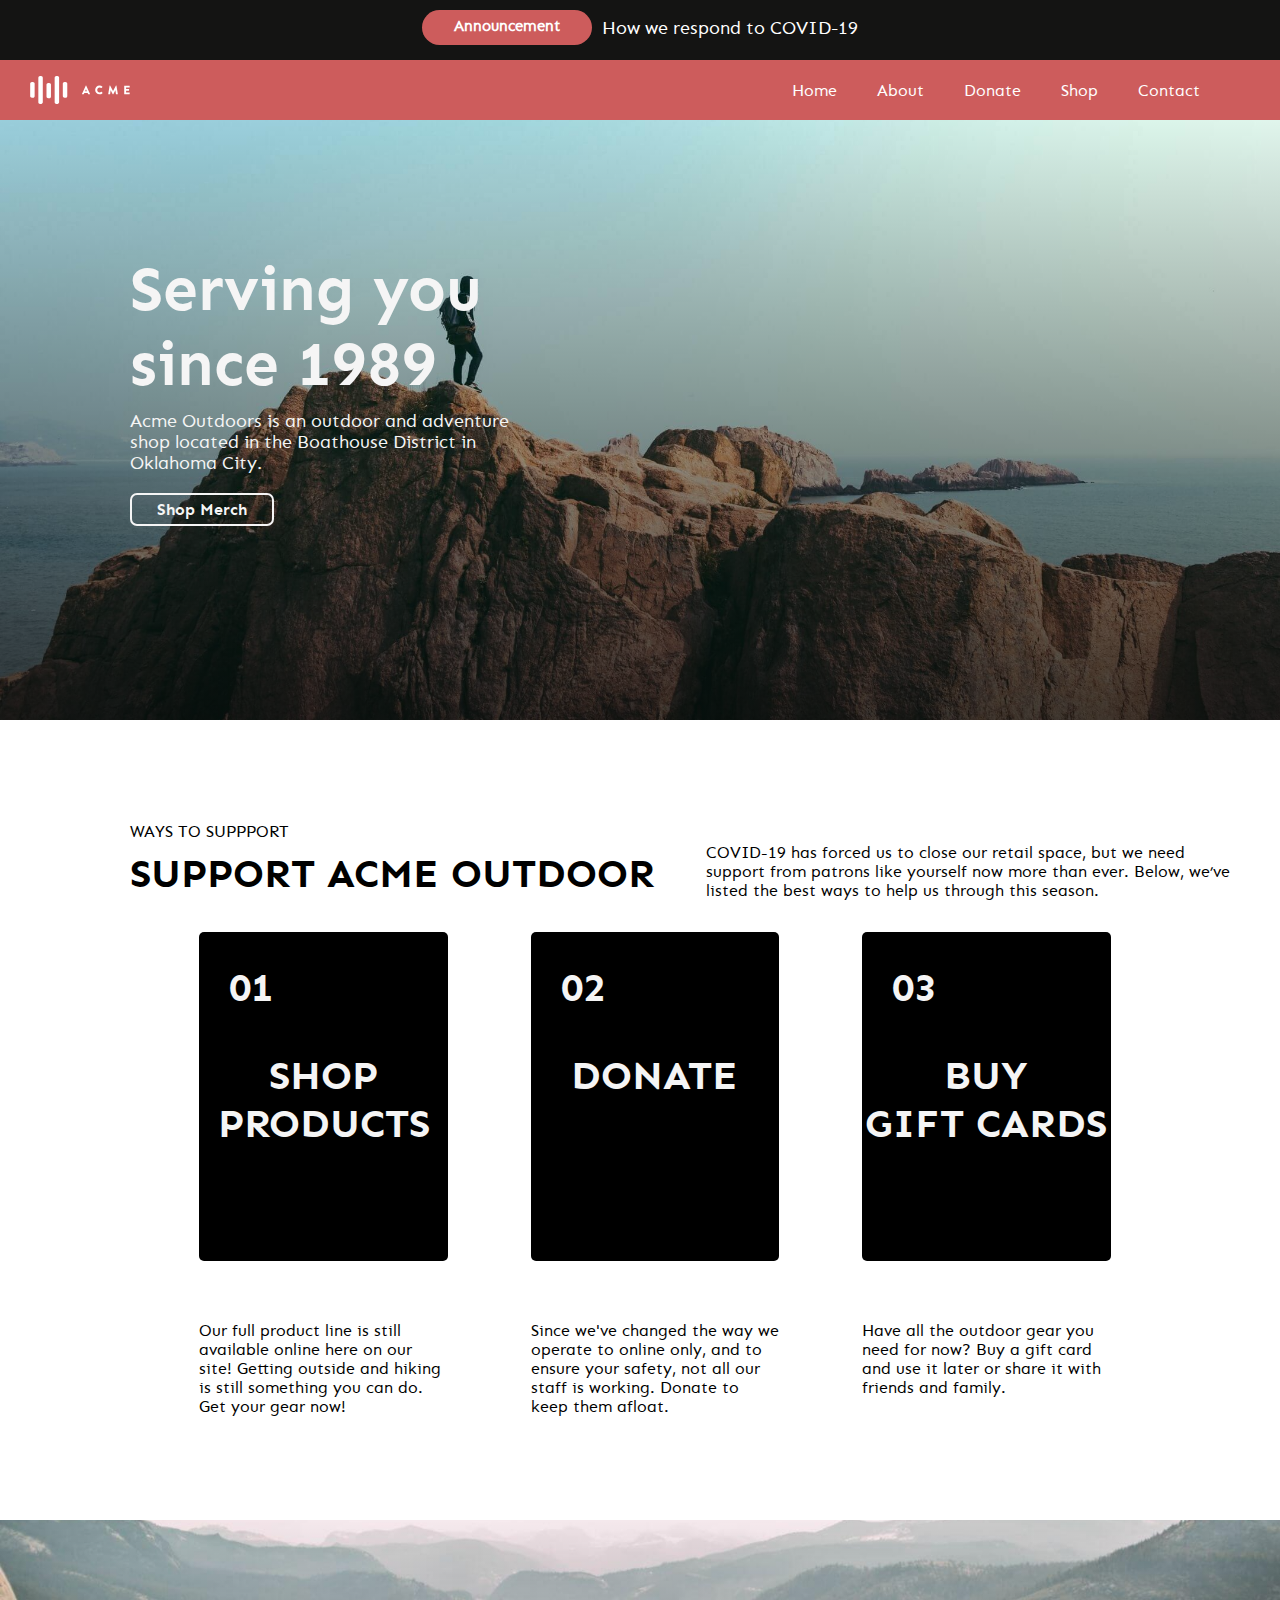
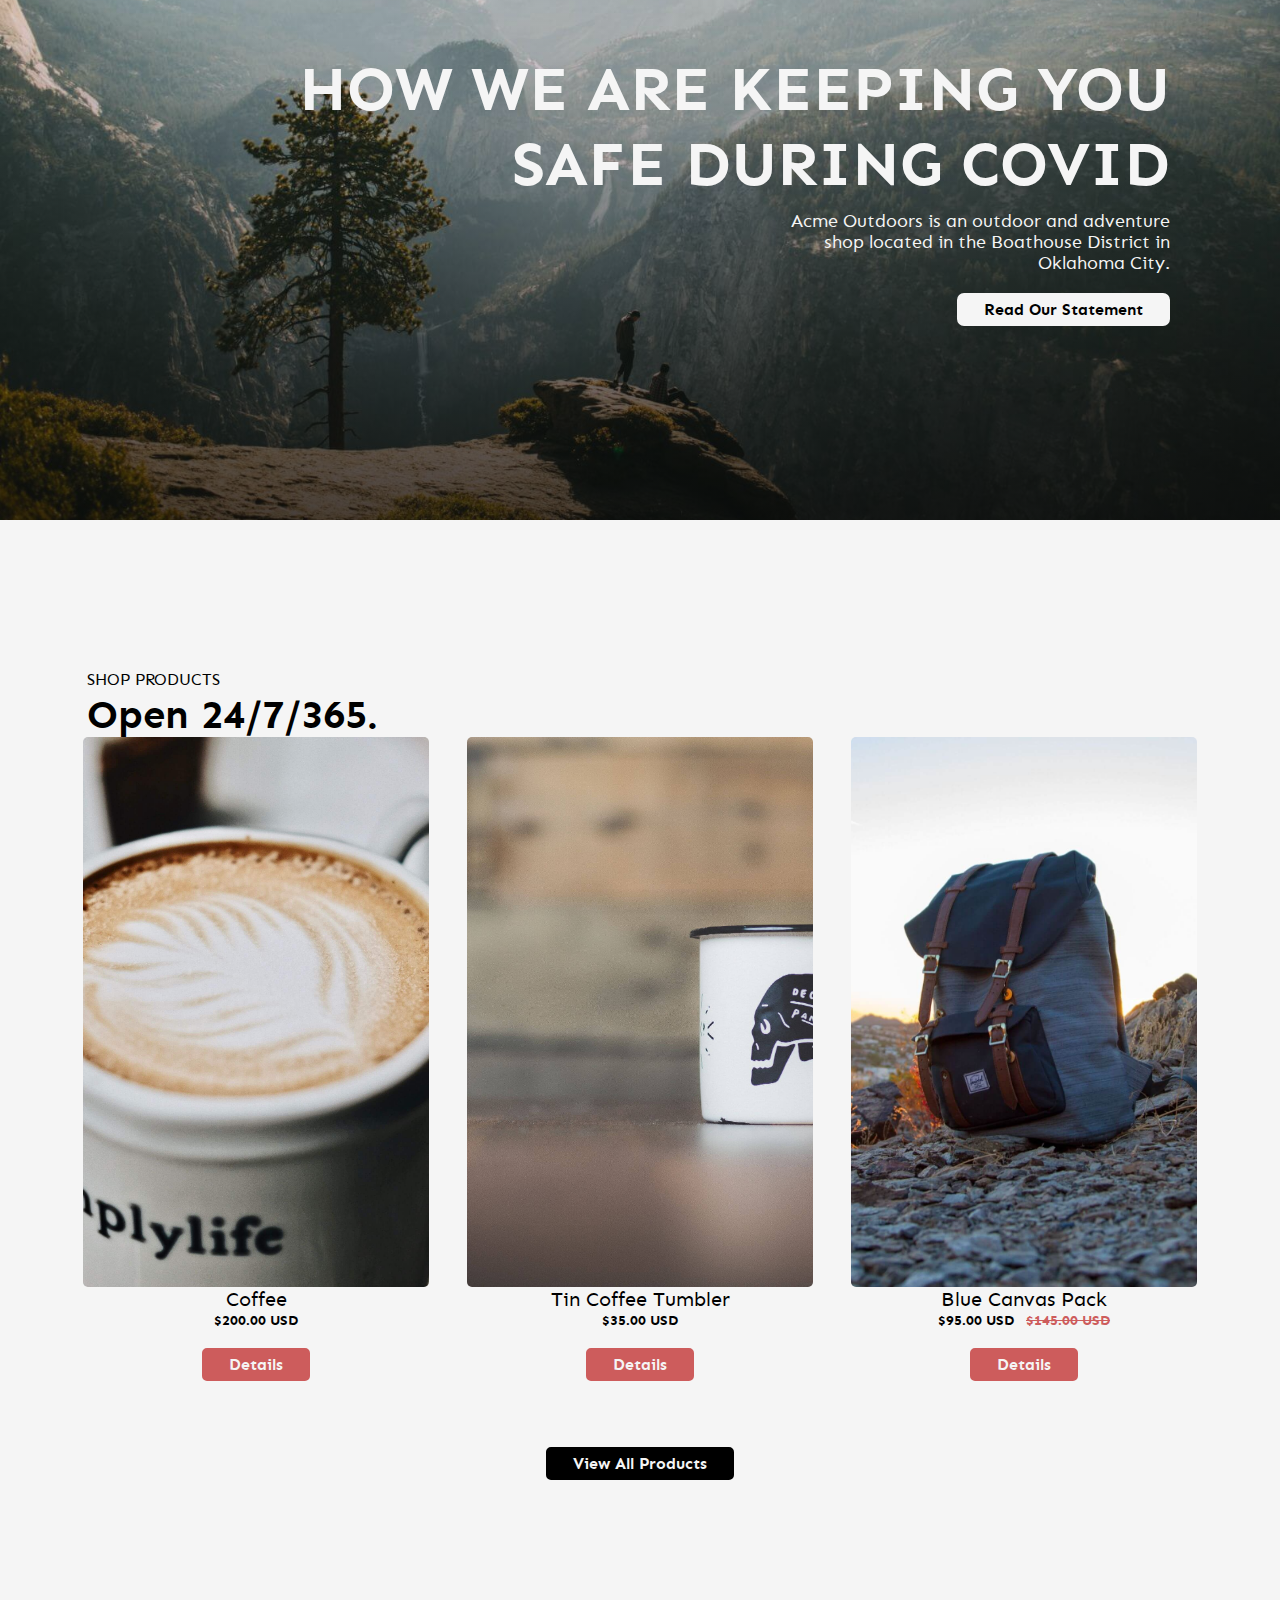
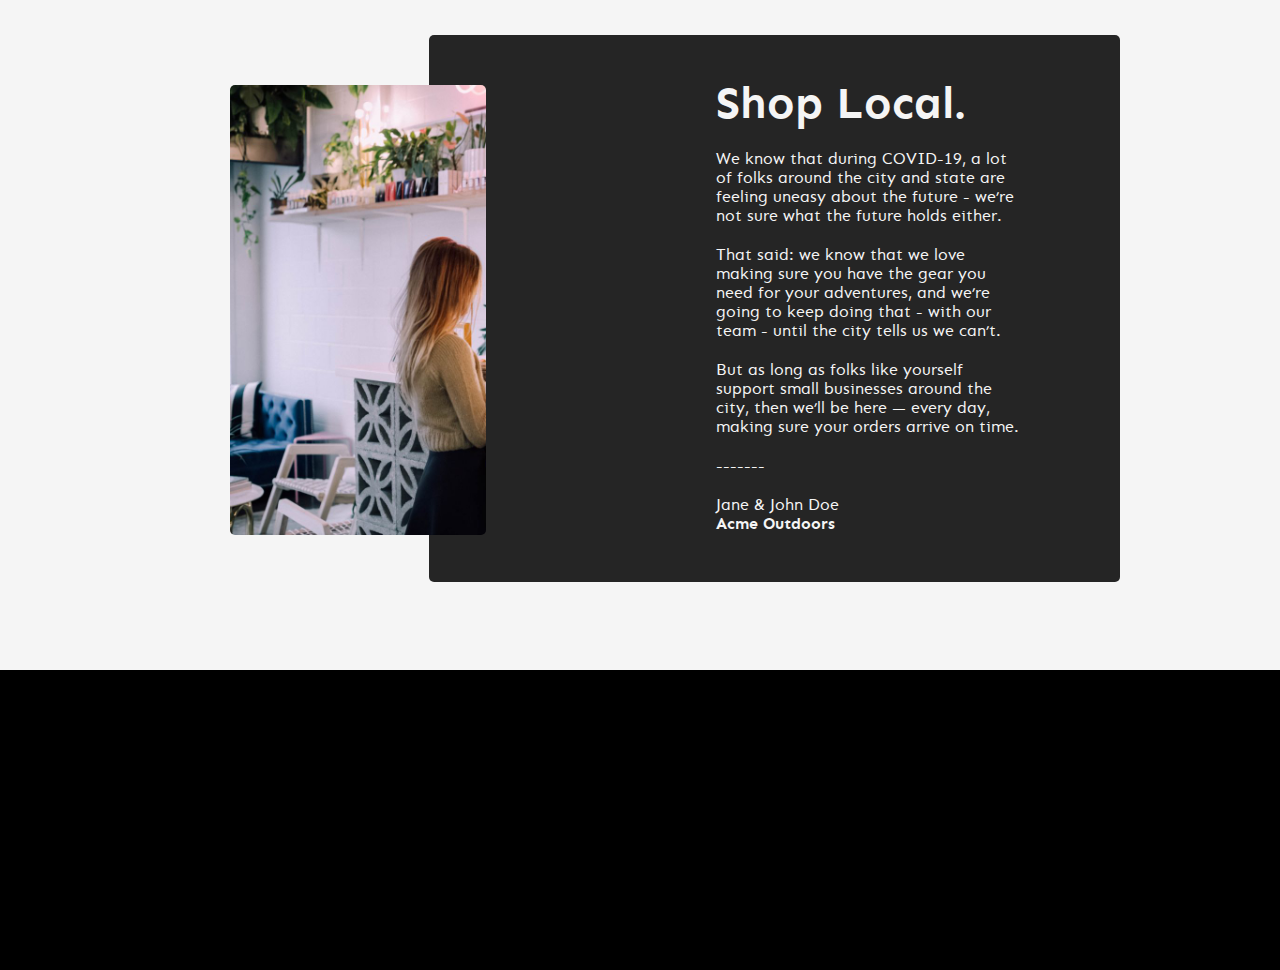
==== index.html @ 43aba86b "3rd commit" ====
<!DOCTYPE html>
<html lang="en">
<head>
    <meta charset="UTF-8">
    <meta http-equiv="X-UA-Compatible" content="IE=edge">
    <meta name="viewport" content="width=device-width, initial-scale=1.0">
    <title>Acme</title>
    <link rel="stylesheet" href="./Html/Acme.css">
</head>
<body>
    <section class="covid">
        <div class="announcement">
            <h2>Announcement</h2>
        </div>
        <p class="covidtext">How we respond to COVID-19</p>
    </section>
    <section class="acme">
        <img src="./Html/acmelogo.svg" alt="" class="acmelogo">
        <ul>
            <li><a href="#">Home</a></li>
            <li><a href="#">About</a></li>
            <li><a href="#">Donate</a></li>
            <li><a href="#">Shop</a></li>
            <li><a href="#">Contact</a></li>
            <li><a href="#"><img src="Cart.png" alt="" style="width: 20px; "></a></li>
        </ul>
    </section>
    <section class="serving">

        <div class="horizon">
            <p class="heroheading">
                Serving you <br>since 1989
            </p>
            <p class="heroparagraph">
                Acme Outdoors is an outdoor and adventure <br> shop located in the Boathouse District in <br> Oklahoma City.
            </p>
            <div class="submit">Shop Merch</div>
        </div>
        
    </section>

    <section class="middle">
       <div class="support">
        
        <table>
            <tr>
                <td>
                    <div class="wts">
            WAYS TO SUPPPORT
        </div>

                </td>
                <td>

                </td>
            </tr>
            <tr>
                
                <td>
                    <div class="sao">
                        SUPPORT ACME OUTDOOR
                
                    </div>
                </td>
                <td> <div class="paragraph">
                    COVID-19 has forced us to close our retail space, but we need <br> support from patrons like yourself now more than ever. Below, we’ve <br> listed the best ways to help us through this season.
                   </div>
                </td>
                
            </tr>
        </table>

        <div class="supportwrapper">
            <div class="container">
                <div class="box">
                    <p class="no1">01</p>
                    <p class="sp">SHOP <br> PRODUCTS</p>

                    
                    <img src="" alt="">
                </div>
                <p class="sptext">
                    Our full product line is still available online here on our site! Getting outside and hiking is still something you can do. Get your gear now!
                </p>
            </div>
            <div class="container">
                <div class="box">
                    <p class="no1">02</p>
                    <p class="sp">DONATE</p>
                    <img src="" alt="">
                    
                </div>
                <p class="sptext">
                    Since we've changed the way we operate to online only, and to ensure your safety, not all our staff is working. Donate to keep them afloat.
                </p>
            </div>
           <div class="container">
            <div class="box">
                <p class="no1">03</p>
                <p class="sp">BUY<br>GIFT CARDS</p>
                <img src="" alt="">
                
            </div>
            <div class="sptext">
                Have all the outdoor gear you need for now? Buy a gift card and use it later or share it with friends and family. 
            </div>
           </div>

        </div>
       
       
       
       </div>


    </section>
    <section class="serving2">
        <div class="horizon2">
            <p class="heroheading2">
                HOW WE ARE KEEPING YOU <br>SAFE DURING COVID
            </p>
            <p class="heroparagraph2">
                Acme Outdoors is an outdoor and adventure <br> shop located in the Boathouse District in <br> Oklahoma City.
            </p>
            <div class="submit2">Read Our Statement</div>
        </div>
        
    </section>

    <section class="white2">
        <div class="shopcontainer">
            <p class="shopp">
                SHOP PRODUCTS
            </p>
            <p class="stp">
                Open 24/7/365.
            </p>
            <div class="shoppic">
                <div class="container2">
                    <div class="picture2">
                        
                    </div>
                    <p class="item">
                        Coffee
                    </p>
                    <p class="price">
                        $200.00 USD
                    </p>
                    <button class="details">Details</button>
                </div>
                <div class="container2">
                    <div class="picture3">
    
                    </div>
                    <p class="item">
                        Tin Coffee Tumbler
                    </p>
                    <p class="price">
                        $35.00 USD
                    </p>
                    <button class="details">Details</button>
                </div>
                <div class="container2">
                    <div class="picture4">
    
                    </div>
                    <p class="item">
                        Blue Canvas Pack
                    </p>
                    <p class="price">
                        $95.00 USD  &nbsp; <span class="pricecancel">$145.00 USD </span>
                    </p>
                    <button class="details">Details</button>
                </div>
            </div>
            <div class="apd">
                <button class="allproducts">View All Products</button>
            </div>
        </div>
           
        

    </section>
    <section class="shoplocal">
        <div class="slp">
            <div class="sll">
                
            </div>
            <div class="slr">
                <div class="allrtxt">
                    <p class="slh"> Shop Local.</p>
                    <p class="rtxt1">We know that during COVID-19, a lot of folks around the city and state are feeling uneasy about the future - we’re not sure what the future holds either.</p>
                    <p class="rtxt1">That said: we know that we love making sure you have the gear you need for your adventures, and we’re going to keep doing that - with our team - until the city tells us we can’t.</p>
                    <p class="rtxt1">But as long as folks like yourself support small businesses around the city, then we’ll be here — every day, making sure your orders arrive on time.</p>
                    <p class="rtxt1">-------</p>
                    <p class="rtxt12">Jane & John Doe</p>
                    <p class="rtxt2">Acme Outdoors</p>


                </div>
            </div>
        </div>
    </section>
    <footer class="foot">
        
    </footer>
</body>
</html>
---- Html/Acme.css ----
@font-face {
    font-family: SenR;
    src: url(font/Sen-Regular.ttf);
}

@font-face {
    font-family: SenEB;
    src: url(font/Sen-ExtraBold.ttf);
}

@font-face {
    font-family: SenB;
    src: url(font/Sen-Bold.ttf);
}

* {
    margin: 0;
    padding: 0;
    box-sizing: border-box;
}

.covid {
    height: 60px;
    background: rgb(20, 20, 19);
    display: flex;
    justify-content: center;
}

.announcement {
    height: 35px;
    width: 170px;
    background: indianred;
    color: rgb(255, 255, 255);
    font-family: 'SenR';
    font-size: 10px;
    font-weight: lighter;
    border-radius: 25px;
    text-align: center;
    padding-top: 7px;
    margin-top: 10px;
    margin-right: 10px;
}

.covidtext {
    color: white;
    line-height: 55px;
    font-family: 'SenR';
    font-size: 18px;
    font-weight: 400;
}

.acme {
    height: 60px;
    background: indianred;
    display: flex;
    justify-content: space-between;
    align-items: center;
    padding-left: 30px;
    padding-right: 30px;
}

.acme > img {
    width: 100px;
}

.acme > ul {
    display: flex;
    list-style: none;
}

.acme > ul > li {
    margin-left: 20px;
}

.acme > ul > li > a {
    font-family: 'SenR';
    text-decoration: none;
    font-size: 16px;
    font-weight: 400;
    color: white;
    padding: 5px 10px;
    border-radius: 5px;
    transition: background-color 0.2s ease;
}

.acme > ul > li > a:hover {
    background-color: black;
}

.serving{
    height: 600px;
    background-image: url('/Html/5e83f98bae1ad80129fcd7e5_wu-jianxiong-UniC8xhlzaE-unsplash.jpg');
    background-size: cover;
    background-repeat: no-repeat;
    background-position: center;
    
}

.horizon{
    height: 600px;   
    background: linear-gradient(rgba(130, 130, 131, 0), rgba(7, 7, 7, 0.734)
   );
   
}
.heroheading{
    font-family: 'SenB';
    font-weight: bolder;
    font-size: 62px;
    margin-top: 20 ;
    margin-bottom: 10px;
    width: 35%;
    height: auto;
    color: whitesmoke;
    
}

.serving > .horizon {
    padding-top: 130px;
    padding-left: 130px;
}
.heroparagraph{
    font-family:'SenR' ;
    font-weight: 400px;
    font-size: 18px;
    color: whitesmoke;
    padding-bottom: 20px;
}

.submit{
    display: inline-block;
    padding: 5px 25px;
    border-radius: 7px;
    font-family: 'SenB';
    font-weight: bold;
    font-size: 16px;
    border: 2px solid whitesmoke;
    color: whitesmoke;
}

.submit:hover{
    display: inline-block;
    padding: 5px 25px;
    border-radius: 7px;
    font-family: 'SenB';
    font-weight: bold;
    font-size: 16px;
    border: 2px solid whitesmoke;
    background-color: whitesmoke;
    transition: 0.5s ease;
    color: black;
}


.support{
    height: 700px;
    margin-top: 100px;
    /* border: 1px solid black; */
}

.wts{
    font-family: 'SenR';
    font-size: 16px;
    font-weight: 400px normal;
}
.sao{
    font-family: 'SenB';
    font-size: 40px;
    font-weight: 700px normal;
    
    
}

.paragraph{
    font-family: 'SenR';
    font-size: 16px;
    font-weight: 700px normal;
    
    
    
}
/* .table > tr > td {
     border: 1px solid black; 
    
    
    
    
}*/

table{
    margin-left: 10%;
    width: 90%;
   

}
.supportwrapper{
    height: 500px;
    width: 80%;
    margin: 0 auto;
    /* border: 2px solid black; */
    padding-left: 30px;
    padding-top: 30px;
    display: flex;
    justify-content: space-around;
}

.box{
    height: 70%;
    width: 100%;
    background-color: black;
    border-radius: 5px;
    margin-bottom: 60px;
}
.no1{
    padding-top: 30px;
    padding-left: 30px;
    font-family: 'SenB';
    font-weight: 700px;
    font-size: 40px;
    color: whitesmoke;
}
.sp{
    padding-top: 40px;
    text-align: center;
    margin: 0 auto;
    font-family: 'SenB';
    font-weight: 700px;
    font-size: 40px;
    color: whitesmoke;
}
.container{
    height: 100%;
    width: 25%;
    /* border: 2px black solid; */
}

.sptext{
    font-family: 'SenR';
    font-weight: 400px;
    font-size: 16px;
}
.serving2{
    height: 600px;
    background-image: url('/Html/5e83fb3a6948e1f05b20527f_nathan-dumlao-pLoMDKtl-JY-unsplash.jpg');
    background-size: cover;
    background-repeat: no-repeat;
    background-position: center;
    
}

.horizon2{
    height: 600px;
    background: linear-gradient(rgba(130, 130, 131, 0), rgba(7, 7, 7, 0.734)
   );
   
}
.heroheading2{
    font-family: 'SenB';
    font-weight: bolder;
    font-size: 62px;
    margin-top: 20 ;
    margin-bottom: 10px;
    text-align: right;
    height: auto;
    color: whitesmoke;
    display: flex;
    justify-content: right;
    padding-right: 110px;
    
}

.serving2 > .horizon2 {
    padding-top: 130px;
    padding-left: 130px;
}
.heroparagraph2{
    font-family:'SenR' ;
    font-weight: 400px;
    font-size: 18px;
    color: whitesmoke;
    padding-bottom: 20px;
    display: flex;
    justify-content: right;
    text-align: right;
    padding-right: 110px;

}
.submit2{
    margin-right:110px ;
    float: right;
    padding: 5px 25px;
    border-radius: 7px;
    font-family: 'SenB';
    font-weight: bold;
    font-size: 16px;
    border: 2px solid whitesmoke;
    background-color: whitesmoke;
    color:black;
}

.submit2:hover{
    
    float: right;
    padding: 5px 25px;
    border-radius: 7px;
    font-family: 'SenB';
    font-weight: bold;
    font-size: 16px;
    border: 2px solid indianred;
    background-color: indianred;
    transition: 0.5s ease;
    color: whitesmoke;
}
.white2{
    background-color: whitesmoke;
    height: 1050px;
    /* border: 10px solid red; */
    padding-top: 150px;
}

.shopcontainer{
    
    height: 830px;
    width: 90%;
    /* border:  2px solid black; */
    margin: 0 auto;
    
    
}
.shopp{
    font-family: 'SenR';
    font-size: 16px;
    font-weight: 400px normal;
    padding-left: 23px;
}
.stp{
    font-family: 'SenB';
    font-size: 40px;
    font-weight: 700px;
    padding-left: 23px;
}
.container2{
    height: 650px;
    width: 30%;
    /* border: 2px solid black; */
    text-align: center;
    
}
.picture2{
    height: 550px;
    width: 100%;
    /* border: 2px solid black;  */
    background-image: url('/Html/capucino.jpg');
    background-size: cover;
    background-repeat: no-repeat;
    background-position: center;
    border-radius: 5px;
}
.picture3{
    height: 550px;
    width: 100%;
    /* border: 2px solid black;  */
    background-image: url('/Html/cup.jpg');
    background-size: cover;
    background-repeat: no-repeat;
    background-position: center;
    border-radius: 5px;
}
.picture4{
    height: 550px;
    width: 100%;
    /* border: 2px solid black;  */
    background-image: url('/Html/bag.jpg');
    background-size: cover;
    background-repeat: no-repeat;
    background-position: center;
    border-radius: 5px;
}
.shoppic{
    display: flex;
    justify-content: space-around;
    
}
.item{
    font-family: 'SenR';
    font-weight: 400;
    font-size: 20px;
    
}
.price{
    font-family: 'SenB';
    font-weight: 700;
    font-size: 14px;
}

.pricecancel{
    text-decoration:line-through;
    color: indianred;
}
.details{
    background-color: indianred;
    border: 2px solid indianred;
    padding: 5px 25px;
    border-radius: 5px;
    margin-top: 20px;
    font-weight: 700px;
    font-family: 'SenB';
    font-size: 16px;
    color: whitesmoke;

}
.details:hover{
    background-color: black;
    border: 2px solid black;
    padding: 5px 25px;
    border-radius: 5px;
    margin-top: 20px;
    font-weight: 700px;
    font-family: 'SenB';
    font-size: 16px;
    color: whitesmoke;
    transition: 0.7s ease;

}
.allproducts{
    background-color: black;
    border: 2px solid black;
    padding: 5px 25px;
    border-radius: 5px;
    margin-top: 60px;
    font-weight: 700px;
    font-family: 'SenB';
    font-size: 16px;
    color: whitesmoke;
    
    

}
.allproducts:hover{
    background-color: indianred;
    border: 2px solid indianred;
    padding: 5px 25px;
    border-radius: 5px;
    margin-top: 60px;
    font-weight: 700px;
    font-family: 'SenB';
    font-size: 16px;
    color: whitesmoke;
    transition: 0.5s ease;
}

.apd{
    text-align: center;
}
.shoplocal{
    height: 700px;
    /* border: 10px solid red; */
    background-color: whitesmoke;
    padding-top: 65px;
    padding-bottom: 65px;
}

.slp{
    height:550px;
    /* border: 2px solid black; */
    width: 75%;
    margin: 0 auto;
    
}
.slr{
    height: 547px;
    background-color: rgba(0, 0, 0, 0.851);
    width: 72%;
    float: right;
    border-radius: 5px;
}
.sll{
    height:450px ;
    width: 20%;
    /* border: 2px solid red; */
    position: absolute;
    margin-left: 70px;
    margin-top: 50px;
    border-radius: 5px;
    background-image: url('/Html/cofee.jpg');
    position: center;
    background-repeat: no-repeat;
    background-size: cover;


}

.allrtxt{
    height:480px;
    text-align: left;
    /* border: solid 2px white; */
    width: 44%;
    float: right;
    margin-right: 100px;
    margin-top: 40px;
}
.slh{
    font-weight: 700px;
    font-family: 'SenB';
    font-size: 45px;
    color: whitesmoke;
    margin-bottom: 20px;

}
.rtxt1{
    font-weight: 400px;
    font-family: 'SenR';
    font-size: 16px;
    color: whitesmoke;
    margin-bottom:20px ;
}
.rtxt12{
    font-weight: 400px;
    font-family: 'SenR';
    font-size: 16px;
    color: whitesmoke;
    ;
}

.rtxt2{
    font-weight: 700px;
    font-family: 'SenB';
    font-size: 16px;
    color: whitesmoke;
    margin-bottom:20px ;
}

.foot{
    height: 300px;
    background-color: black;
}
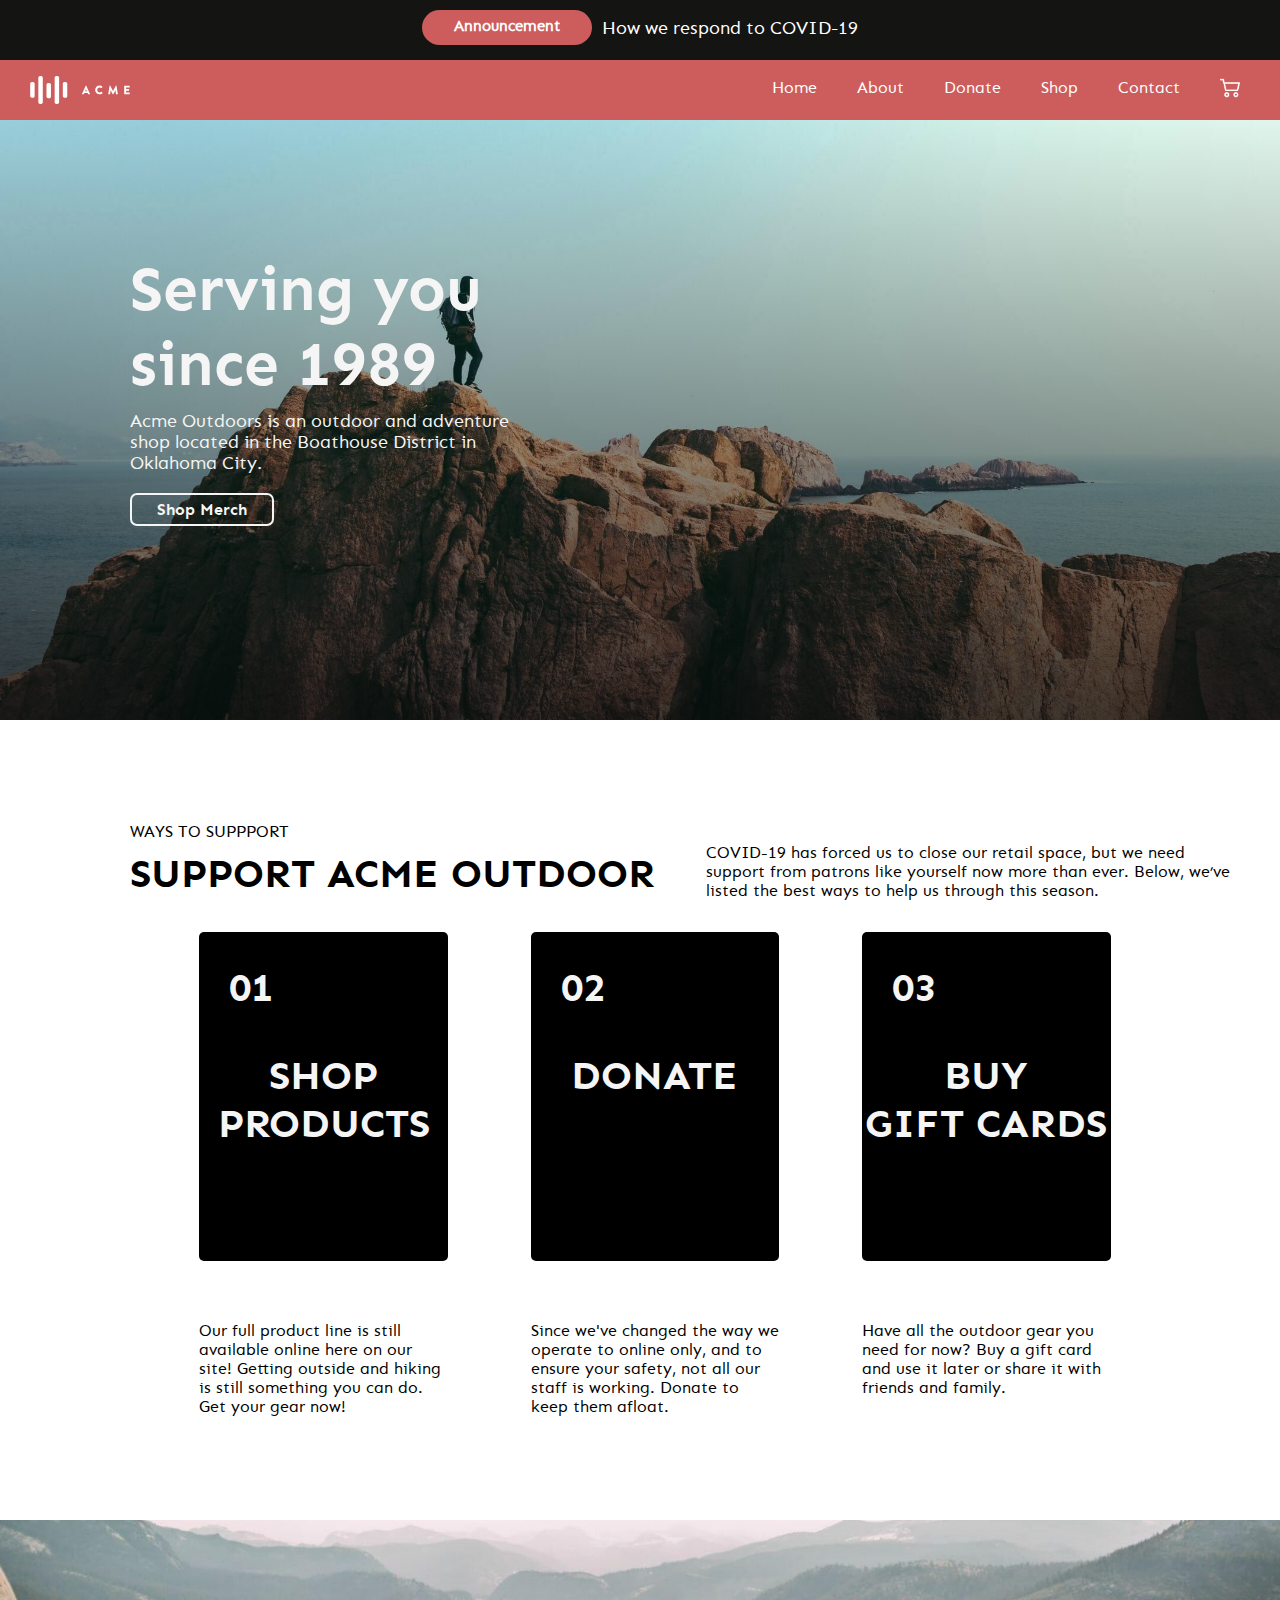
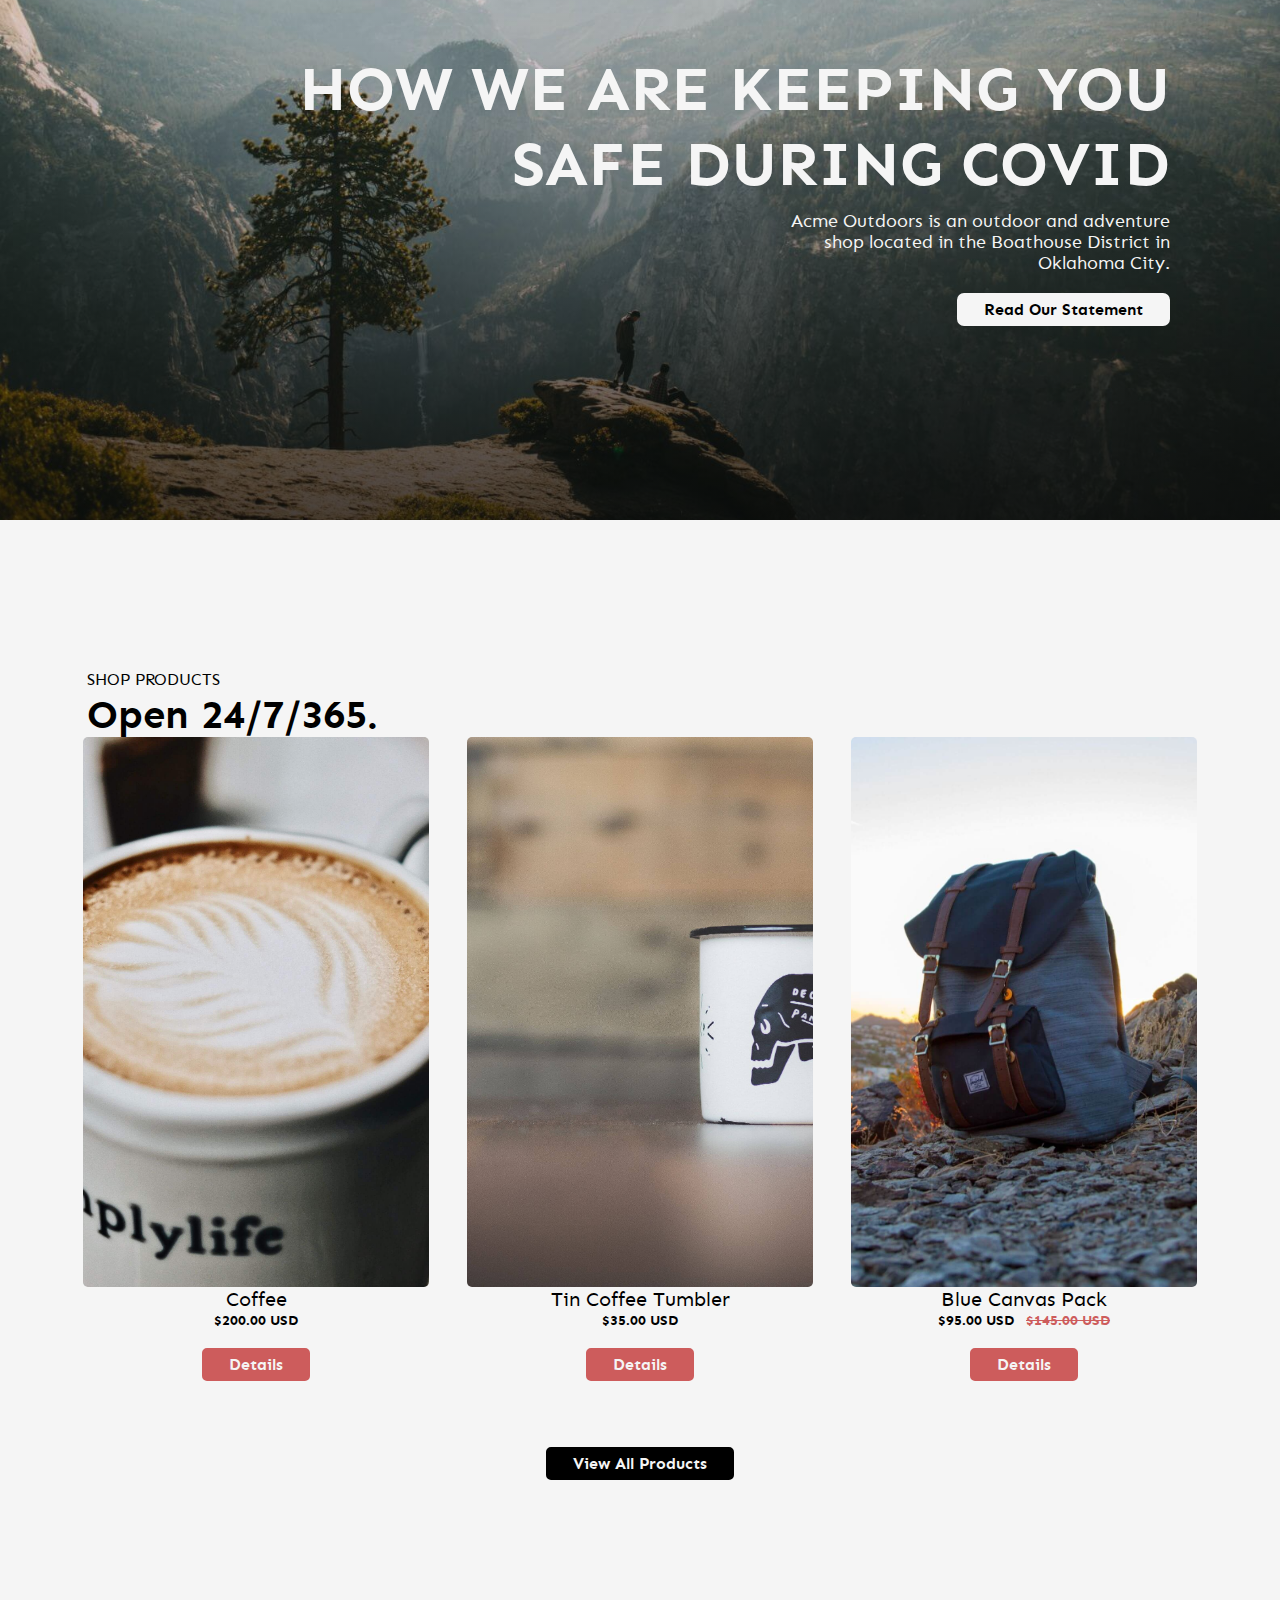
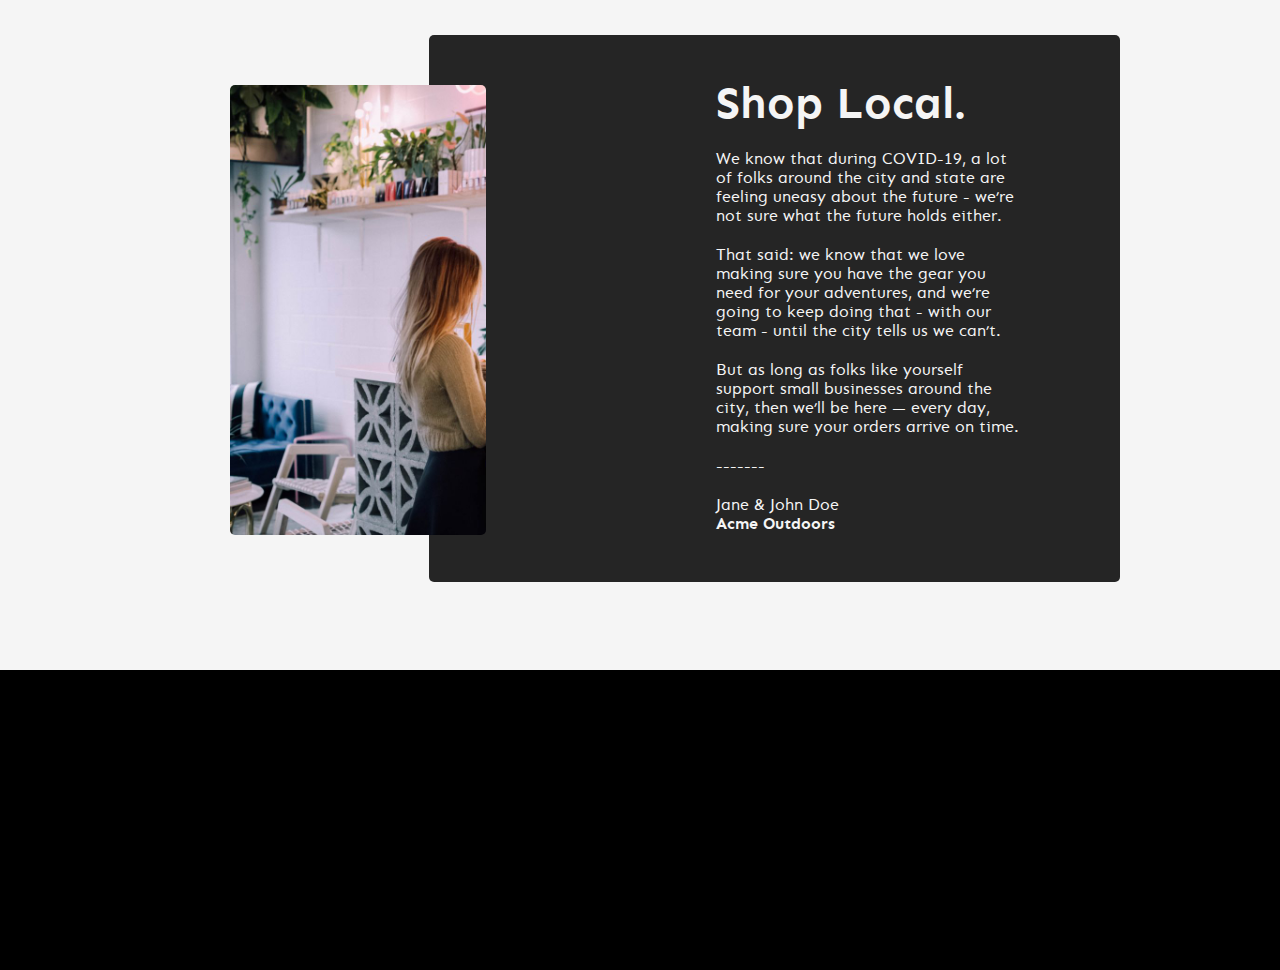
==== commit 8beff745: "Push4" ====
--- a/index.html
+++ b/index.html
@@ -22,7 +22,7 @@
             <li><a href="#">Donate</a></li>
             <li><a href="#">Shop</a></li>
             <li><a href="#">Contact</a></li>
-            <li><a href="#"><img src="Cart.png" alt="" style="width: 20px; "></a></li>
+            <li><a href="#"><img src="./Html/Cart.png" alt="" style="width: 20px; "></a></li>
         </ul>
     </section>
     <section class="serving">
--- a/Html/Acme.css
+++ b/Html/Acme.css
@@ -89,7 +89,7 @@
 
 .serving{
     height: 600px;
-    background-image: url('/Html/5e83f98bae1ad80129fcd7e5_wu-jianxiong-UniC8xhlzaE-unsplash.jpg');
+    background-image: url('./5e83f98bae1ad80129fcd7e5_wu-jianxiong-UniC8xhlzaE-unsplash.jpg');
     background-size: cover;
     background-repeat: no-repeat;
     background-position: center;
@@ -240,7 +240,7 @@
 }
 .serving2{
     height: 600px;
-    background-image: url('/Html/5e83fb3a6948e1f05b20527f_nathan-dumlao-pLoMDKtl-JY-unsplash.jpg');
+    background-image: url('./5e83fb3a6948e1f05b20527f_nathan-dumlao-pLoMDKtl-JY-unsplash.jpg');
     background-size: cover;
     background-repeat: no-repeat;
     background-position: center;
@@ -349,7 +349,7 @@
     height: 550px;
     width: 100%;
     /* border: 2px solid black;  */
-    background-image: url('/Html/capucino.jpg');
+    background-image: url('./capucino.jpg');
     background-size: cover;
     background-repeat: no-repeat;
     background-position: center;
@@ -359,7 +359,7 @@
     height: 550px;
     width: 100%;
     /* border: 2px solid black;  */
-    background-image: url('/Html/cup.jpg');
+    background-image: url('./cup.jpg');
     background-size: cover;
     background-repeat: no-repeat;
     background-position: center;
@@ -369,7 +369,7 @@
     height: 550px;
     width: 100%;
     /* border: 2px solid black;  */
-    background-image: url('/Html/bag.jpg');
+    background-image: url('./bag.jpg');
     background-size: cover;
     background-repeat: no-repeat;
     background-position: center;
@@ -481,7 +481,7 @@
     margin-left: 70px;
     margin-top: 50px;
     border-radius: 5px;
-    background-image: url('/Html/cofee.jpg');
+    background-image: url('./cofee.jpg');
     position: center;
     background-repeat: no-repeat;
     background-size: cover;
